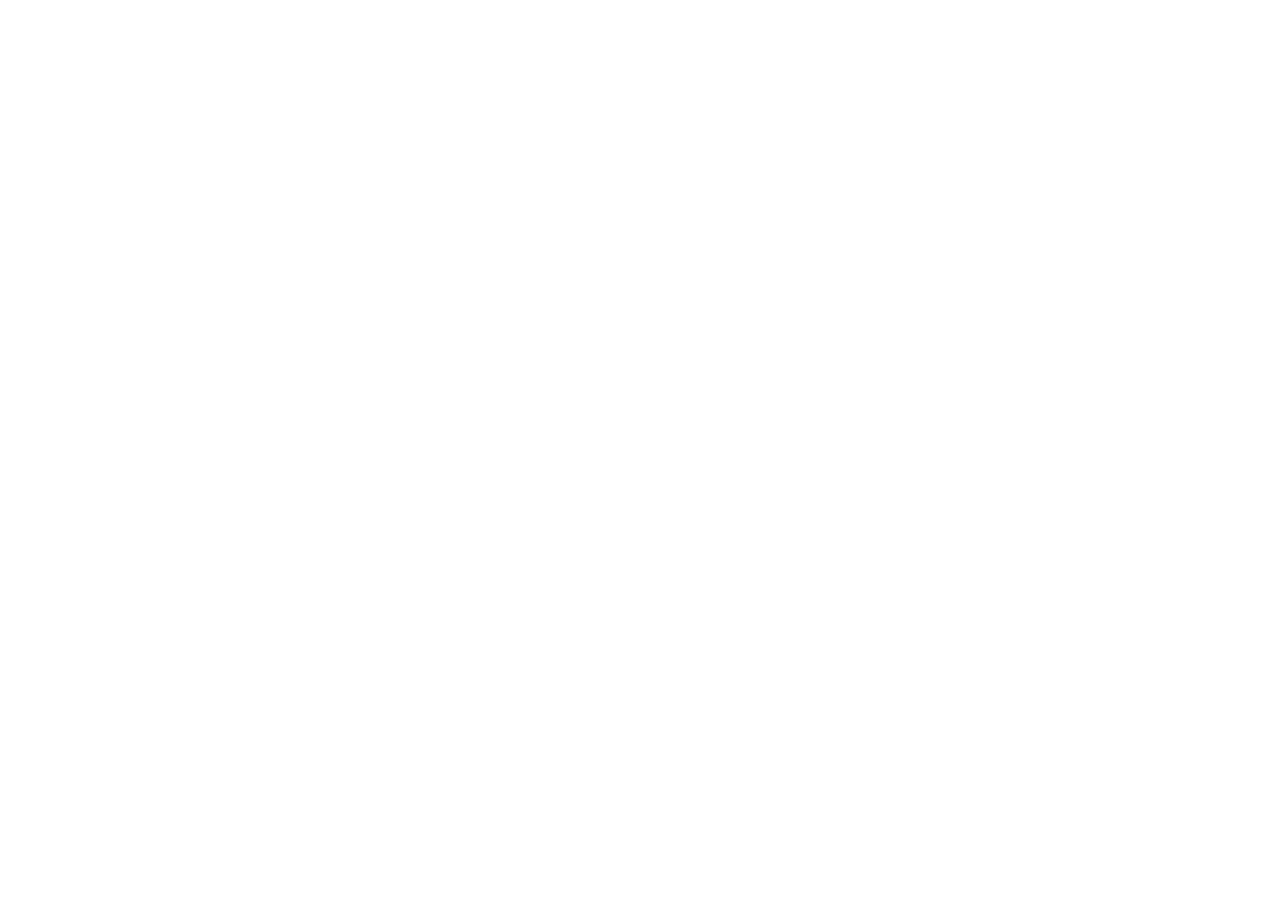
==== index.html @ 0d407434 "Inicio da landing page" ====
<!DOCTYPE html>
<html lang="en">
<head>
    <meta charset="UTF-8">
    <meta http-equiv="X-UA-Compatible" content="IE=edge">
    <meta name="viewport" content="width=device-width, initial-scale=1.0">
    <title>Landing Page</title>
</head>
<body>
    <header>
        
    </header>
    
</body>
</html>
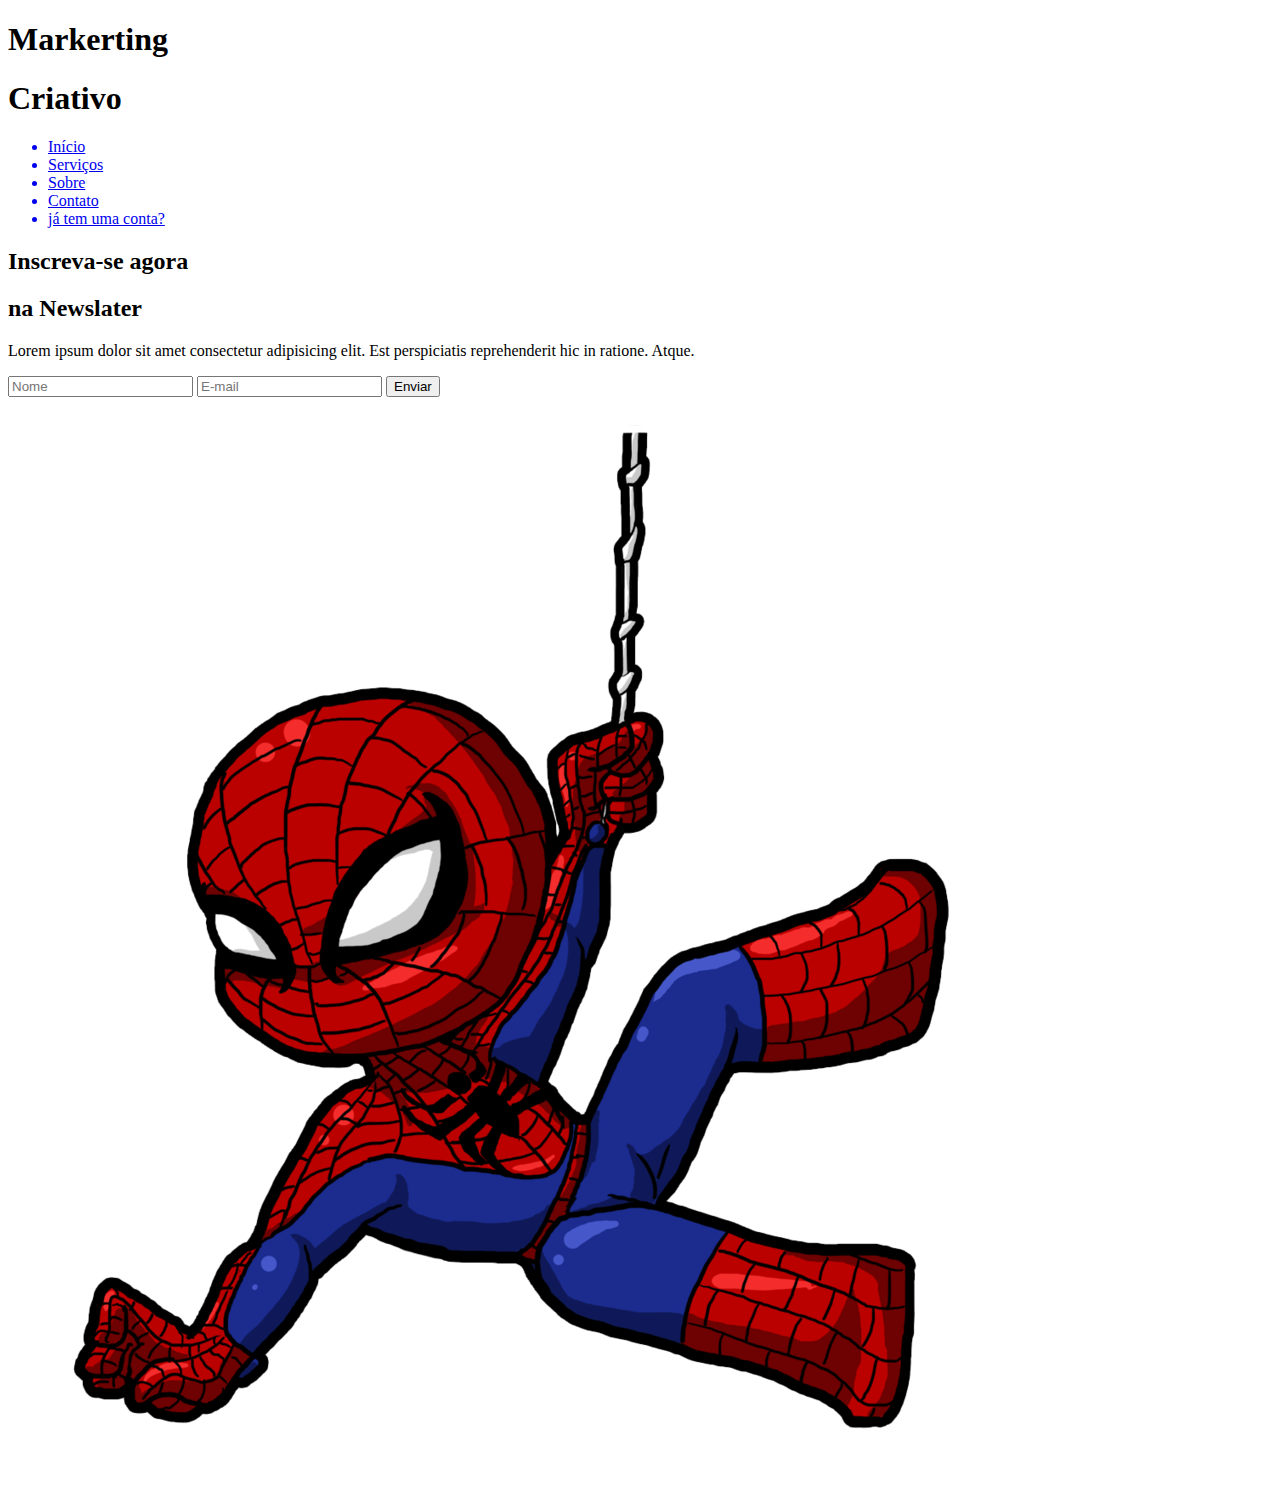
==== commit b03157f2: "feito a parte do html" ====
--- a/index.html
+++ b/index.html
@@ -8,8 +8,35 @@
 </head>
 <body>
     <header>
-        
+        <div id="title">
+            <h1>Markerting</h1>
+            <h1>Criativo</h1>
+        </div>
+        <ul>
+            <a href="#"><li>Início</li></a>
+            <a href="#"><li>Serviços</li></a>
+            <a href="#"><li>Sobre</li></a>
+            <a href="#"><li>Contato</li></a>
+            <a href="#"><li>já tem uma conta?</li></a>
+        </ul>
     </header>
+    <main>
+        <aside>
+            <h2>Inscreva-se agora</h2>
+            <h2>na Newslater</h2>
+            <p>
+                Lorem ipsum dolor sit amet consectetur adipisicing elit. Est perspiciatis reprehenderit hic in ratione. Atque.
+            </p>
+            <form>
+                <input type="text" placeholder="Nome">
+                <input type="email" placeholder="E-mail">
+                <input type="submit" value="Enviar">
+            </form>
+        </aside>
+        <article>
+            <img src="./components/imagens/pngwing.com.png" alt="">
+        </article>
+    </main>
     
 </body>
 </html>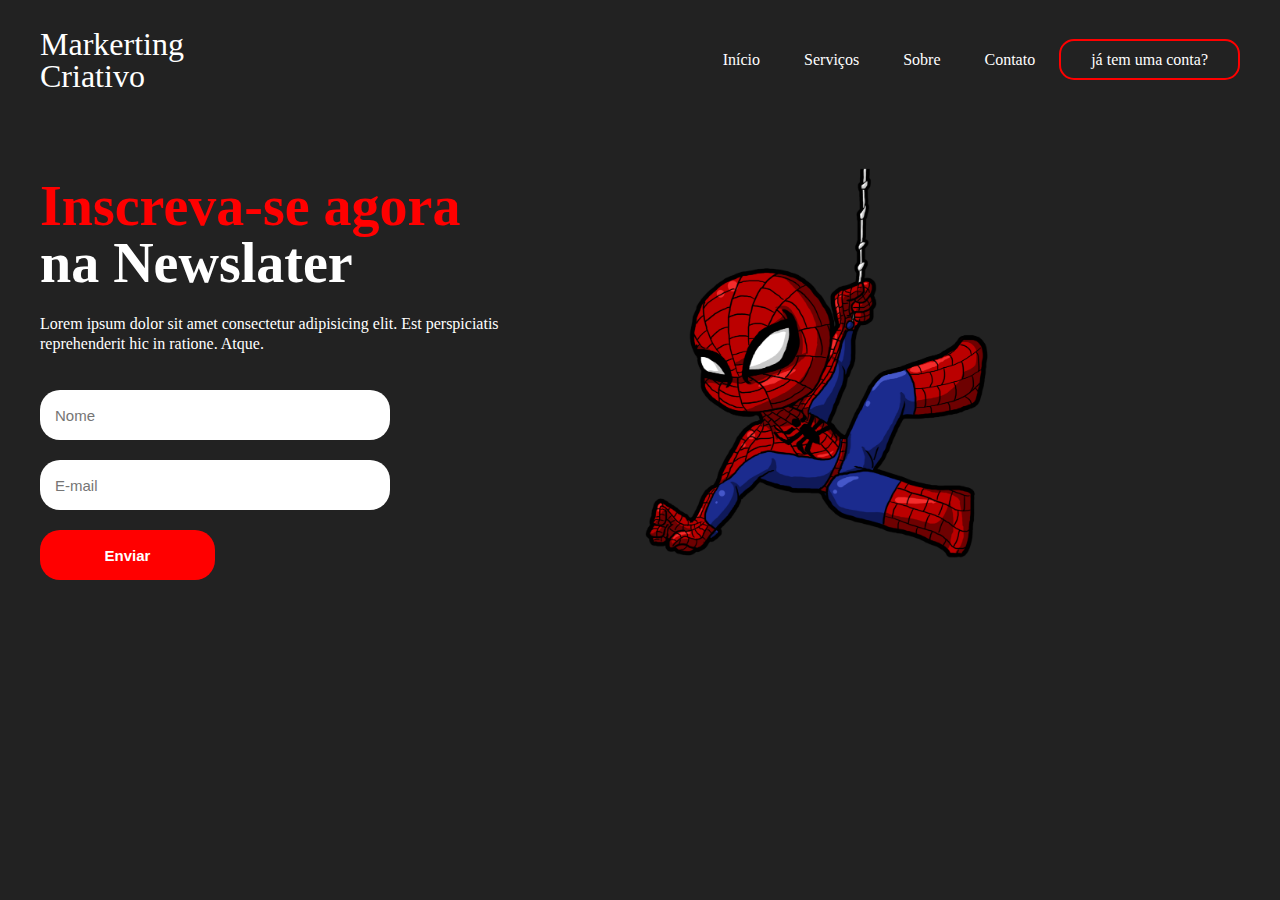
==== commit 5134347e: "foi dado forma e cores" ====
--- a/index.html
+++ b/index.html
@@ -4,6 +4,7 @@
     <meta charset="UTF-8">
     <meta http-equiv="X-UA-Compatible" content="IE=edge">
     <meta name="viewport" content="width=device-width, initial-scale=1.0">
+    <link rel="stylesheet" href="stilos.css">
     <title>Landing Page</title>
 </head>
 <body>
@@ -17,12 +18,12 @@
             <a href="#"><li>Serviços</li></a>
             <a href="#"><li>Sobre</li></a>
             <a href="#"><li>Contato</li></a>
-            <a href="#"><li>já tem uma conta?</li></a>
+            <a href="#" id="inscreva-se-btn"><li>já tem uma conta?</li></a>
         </ul>
     </header>
     <main>
         <aside>
-            <h2>Inscreva-se agora</h2>
+            <h2><spam>Inscreva-se agora</spam></h2>
             <h2>na Newslater</h2>
             <p>
                 Lorem ipsum dolor sit amet consectetur adipisicing elit. Est perspiciatis reprehenderit hic in ratione. Atque.
--- a/stilos.css
+++ b/stilos.css
@@ -0,0 +1,85 @@
+body{
+    background-color: rgb(34, 34, 34);
+    color: white;
+    max-width: 1200px;
+    margin: 0 auto;
+    padding: 15px;
+}
+header{
+    display: flex;
+    flex-direction: row;
+    justify-content: space-between;
+    align-items: center;
+}
+#title{
+    flex-direction: column;
+    line-height: 10px;
+}
+li{
+    display: inline-block;
+    margin: 20px;
+}
+a{
+    color: white;
+}
+a:hover{
+    color: red;
+    transition: 0.3s all;
+
+}
+#inscreva-se-btn{
+    border: 2px solid red;
+    padding: 10px;
+    border-radius: 15px;
+}
+#inscreva-se-btn:hover{
+    background-color: red;
+    color: white;
+}
+h1{
+    font-weight: 200;
+}
+main{
+    display: flex;
+    flex-direction: row;
+    margin-top: 50px;
+}
+h2{
+    font-size: 56px;
+    line-height: 10px;
+    
+}
+spam{
+    color: red;
+}
+p{
+    line-height: 20px;
+    max-width: 500px;  
+}
+img{
+    width: 400px;
+    padding-left: 80px;
+}
+form{
+    display: flex;
+    flex-direction: column;
+    width: 70%;
+}
+form [type="submit"]{
+    height: 50px;
+    width: 50%;
+    background-color: red;
+    color: white;
+    font-weight: bold;
+}
+form [type="submit"]{
+    cursor: pointer;
+}
+input{
+    margin-top: 20px;
+    height: 20px;
+    padding: 15px;
+    border-radius: 20px;
+    border: none;
+    font-size: 15px;
+}
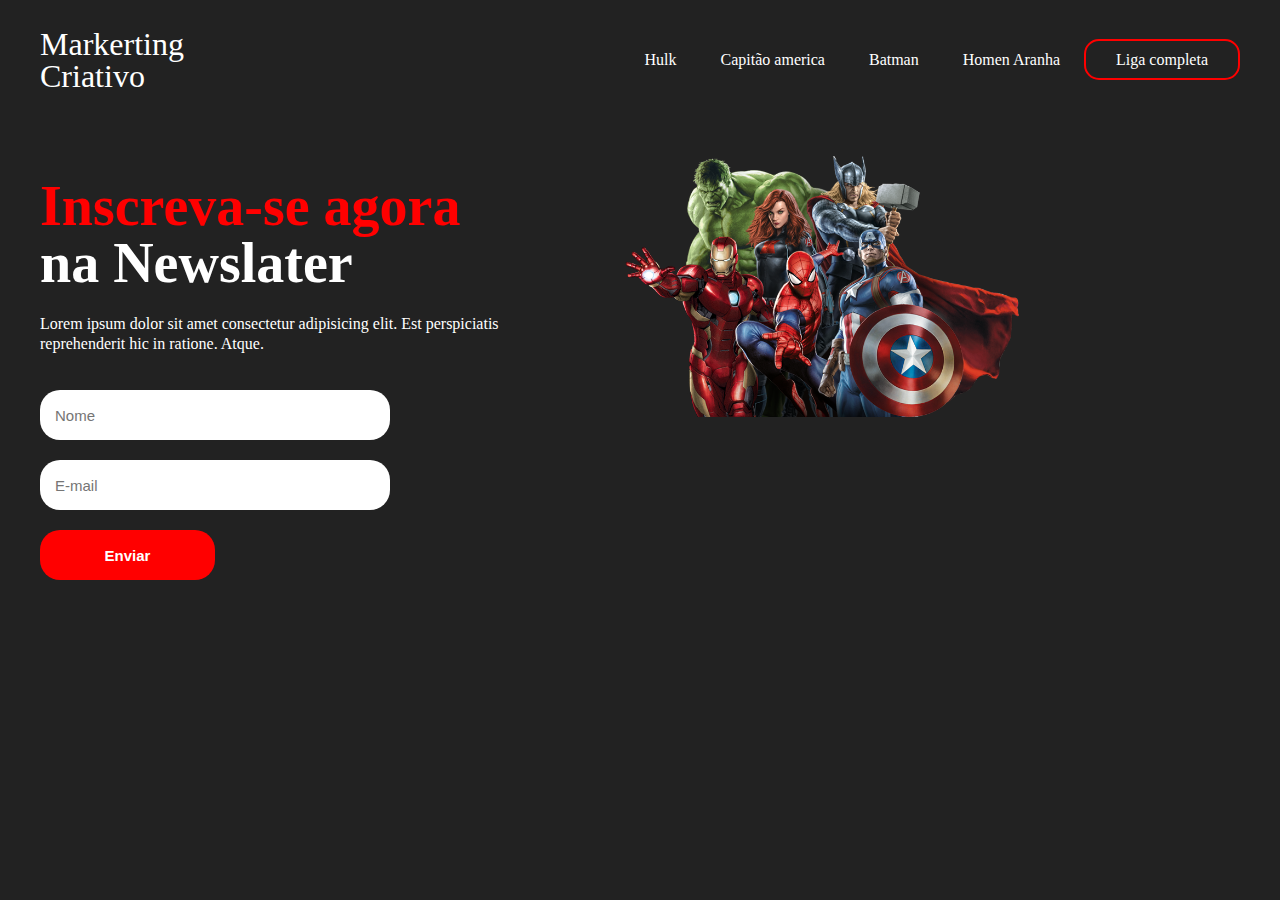
==== commit 90f5b2e0: "layout das paginas concluido" ====
--- a/index.html
+++ b/index.html
@@ -14,11 +14,11 @@
             <h1>Criativo</h1>
         </div>
         <ul>
-            <a href="#"><li>Início</li></a>
-            <a href="#"><li>Serviços</li></a>
-            <a href="#"><li>Sobre</li></a>
-            <a href="#"><li>Contato</li></a>
-            <a href="#" id="inscreva-se-btn"><li>já tem uma conta?</li></a>
+            <a href="./index copy.html"><li>Hulk</li></a>
+            <a href="./index copy 2.html"><li>Capitão america</li></a>
+            <a href="./index copy 3.html"><li>Batman</li></a>
+            <a href="./index copy 5.html"><li>Homen Aranha</li></a>
+            <a href="#" id="inscreva-se-btn"><li>Liga completa</li></a>
         </ul>
     </header>
     <main>
@@ -35,7 +35,7 @@
             </form>
         </aside>
         <article>
-            <img src="./components/imagens/pngwing.com.png" alt="">
+            <img src="./components/liga.png" alt="">
         </article>
     </main>
     
--- a/stilos.css
+++ b/stilos.css
@@ -4,6 +4,18 @@
     max-width: 1200px;
     margin: 0 auto;
     padding: 15px;
+}
+#hulk-fundo{
+    background-color: #86eb8a;
+    color: black;
+}
+#capitao-body{
+    background-color: #4768d3a1;
+    color: black;
+}
+#batman-body{
+    background-color: rgba(0, 0, 0, 0.534);
+    color: black;
 }
 header{
     display: flex;
@@ -27,6 +39,27 @@
     transition: 0.3s all;
 
 }
+.hulk-link{
+    color: black;
+}
+.hulk-link:hover{
+    color: aliceblue;
+    transition: 0.3s all;
+}
+.capitao-link{
+    color: white;
+}
+.capitao-link:hover{
+    color: #1e07ee;
+    transition: 0.3s all;
+}
+.batman-link{
+    color: black;
+}
+.batman-link:hover{
+    color: white;
+    transition: 0.3s all;
+}
 #inscreva-se-btn{
     border: 2px solid red;
     padding: 10px;
@@ -36,6 +69,34 @@
     background-color: red;
     color: white;
 }
+#inscreva-se-btn-hulk{
+    border: 2px solid green;
+    padding: 10px;
+    border-radius: 15px;
+}
+#inscreva-se-btn-hulk:hover{
+    background-color: green;
+    color: white;
+}
+#inscreva-se-btn-capitao{
+    border: 2px solid rgb(0, 9, 128);
+    padding: 10px;
+    border-radius: 15px;
+}
+#inscreva-se-btn-capitao:hover{
+    background-color:#1e07ee;
+    color: white;
+}
+#inscreva-se-btn-batman{
+    border: 2px solid black;
+    padding: 10px;
+    border-radius: 15px;
+}
+#inscreva-se-btn-batman:hover{
+    background-color: black;
+    color: white;
+}
+
 h1{
     font-weight: 200;
 }
@@ -52,6 +113,15 @@
 spam{
     color: red;
 }
+#hulk-spam{
+    color:#02db05;
+}
+#capitao-spam{
+    color:#1e07ee;
+}
+#batman-spam{
+    color:black;
+}
 p{
     line-height: 20px;
     max-width: 500px;  
@@ -59,6 +129,18 @@
 img{
     width: 400px;
     padding-left: 80px;
+}
+#hulk-img{
+    width: 500px;
+    padding-left: 80px;
+}
+#capitao-img{
+    width: 380px;
+    padding-left: 120px;
+}
+#batman-img{
+    width: 600px;
+    padding-left: 120px;
 }
 form{
     display: flex;
@@ -75,6 +157,15 @@
 form [type="submit"]{
     cursor: pointer;
 }
+#hulk-input{
+    background-color: #02db05;
+}
+#capitao-input{
+    background-color:#1e07ee;
+}
+#batman-input{
+    background-color:black;
+}
 input{
     margin-top: 20px;
     height: 20px;
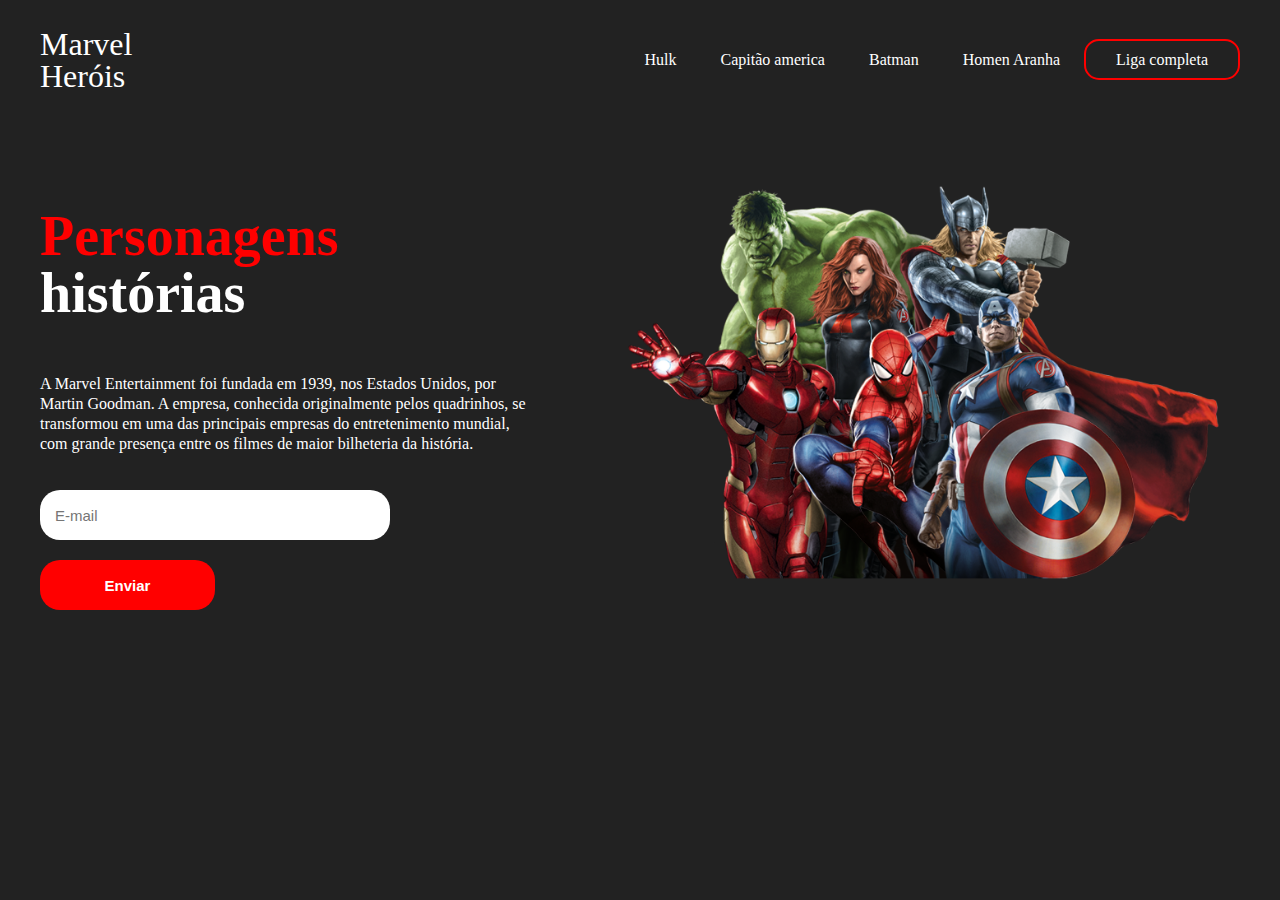
==== commit 2d17423c: "Concluido" ====
--- a/index.html
+++ b/index.html
@@ -10,26 +10,26 @@
 <body>
     <header>
         <div id="title">
-            <h1>Markerting</h1>
-            <h1>Criativo</h1>
+            <h1>Marvel</h1>
+            <h1>Heróis</h1>
         </div>
         <ul>
-            <a href="./index copy.html"><li>Hulk</li></a>
-            <a href="./index copy 2.html"><li>Capitão america</li></a>
-            <a href="./index copy 3.html"><li>Batman</li></a>
-            <a href="./index copy 5.html"><li>Homen Aranha</li></a>
-            <a href="#" id="inscreva-se-btn"><li>Liga completa</li></a>
+            <a href="hulk.html"><li>Hulk</li></a>
+            <a href="capitao.html"><li>Capitão america</li></a>
+            <a href="batman.html"><li>Batman</li></a>
+            <a href="aranha.html"><li>Homen Aranha</li></a>
+            <a href="index.html" id="inscreva-se-btn"><li>Liga completa</li></a>
         </ul>
     </header>
     <main>
         <aside>
-            <h2><spam>Inscreva-se agora</spam></h2>
-            <h2>na Newslater</h2>
+            <h2><spam>Personagens</spam></h2>
+            <h2>histórias</h2>
             <p>
-                Lorem ipsum dolor sit amet consectetur adipisicing elit. Est perspiciatis reprehenderit hic in ratione. Atque.
+                A Marvel Entertainment foi fundada em 1939, nos Estados Unidos, por Martin Goodman. A empresa, conhecida originalmente pelos quadrinhos, se transformou em uma das principais empresas do entretenimento mundial, com grande presença entre os filmes de maior bilheteria da história.
             </p>
             <form>
-                <input type="text" placeholder="Nome">
+
                 <input type="email" placeholder="E-mail">
                 <input type="submit" value="Enviar">
             </form>
--- a/stilos.css
+++ b/stilos.css
@@ -17,11 +17,17 @@
     background-color: rgba(0, 0, 0, 0.534);
     color: black;
 }
+#aranha-body{
+    background-color: rgba(110, 58, 58, 0.822);
+    color: black;
+}
+
 header{
     display: flex;
     flex-direction: row;
     justify-content: space-between;
     align-items: center;
+    
 }
 #title{
     flex-direction: column;
@@ -60,6 +66,13 @@
     color: white;
     transition: 0.3s all;
 }
+.aranha-link{
+    color: black;
+}
+.aranha-link:hover{
+    color: red;
+    transition: 0.3s all;
+}
 #inscreva-se-btn{
     border: 2px solid red;
     padding: 10px;
@@ -96,14 +109,23 @@
     background-color: black;
     color: white;
 }
-
+#inscreva-se-btn-aranha{
+    color: black;
+    border: 2px solid red;
+    padding: 10px;
+    border-radius: 15px;
+}
+#inscreva-se-btn-aranha:hover{
+    background-color: red;
+    color: white;
+}
 h1{
     font-weight: 200;
 }
 main{
     display: flex;
     flex-direction: row;
-    margin-top: 50px;
+    margin-top: 80px;
 }
 h2{
     font-size: 56px;
@@ -112,9 +134,14 @@
 }
 spam{
     color: red;
+    
 }
 #hulk-spam{
     color:#02db05;
+    font-size: 56px;
+    line-height: 10px;
+   
+   
 }
 #capitao-spam{
     color:#1e07ee;
@@ -124,22 +151,27 @@
 }
 p{
     line-height: 20px;
-    max-width: 500px;  
+    max-width: 500px;
+    padding-top: 30px;  
 }
 img{
-    width: 400px;
+    width: 600px;
     padding-left: 80px;
 }
 #hulk-img{
     width: 500px;
-    padding-left: 80px;
+    padding-left: 280px;
 }
 #capitao-img{
-    width: 380px;
-    padding-left: 120px;
+    width: 350px;
+    padding-left: 250px;
 }
 #batman-img{
     width: 600px;
+    padding-left: 120px;
+}
+#aranha-img{
+    width: 450px;
     padding-left: 120px;
 }
 form{
